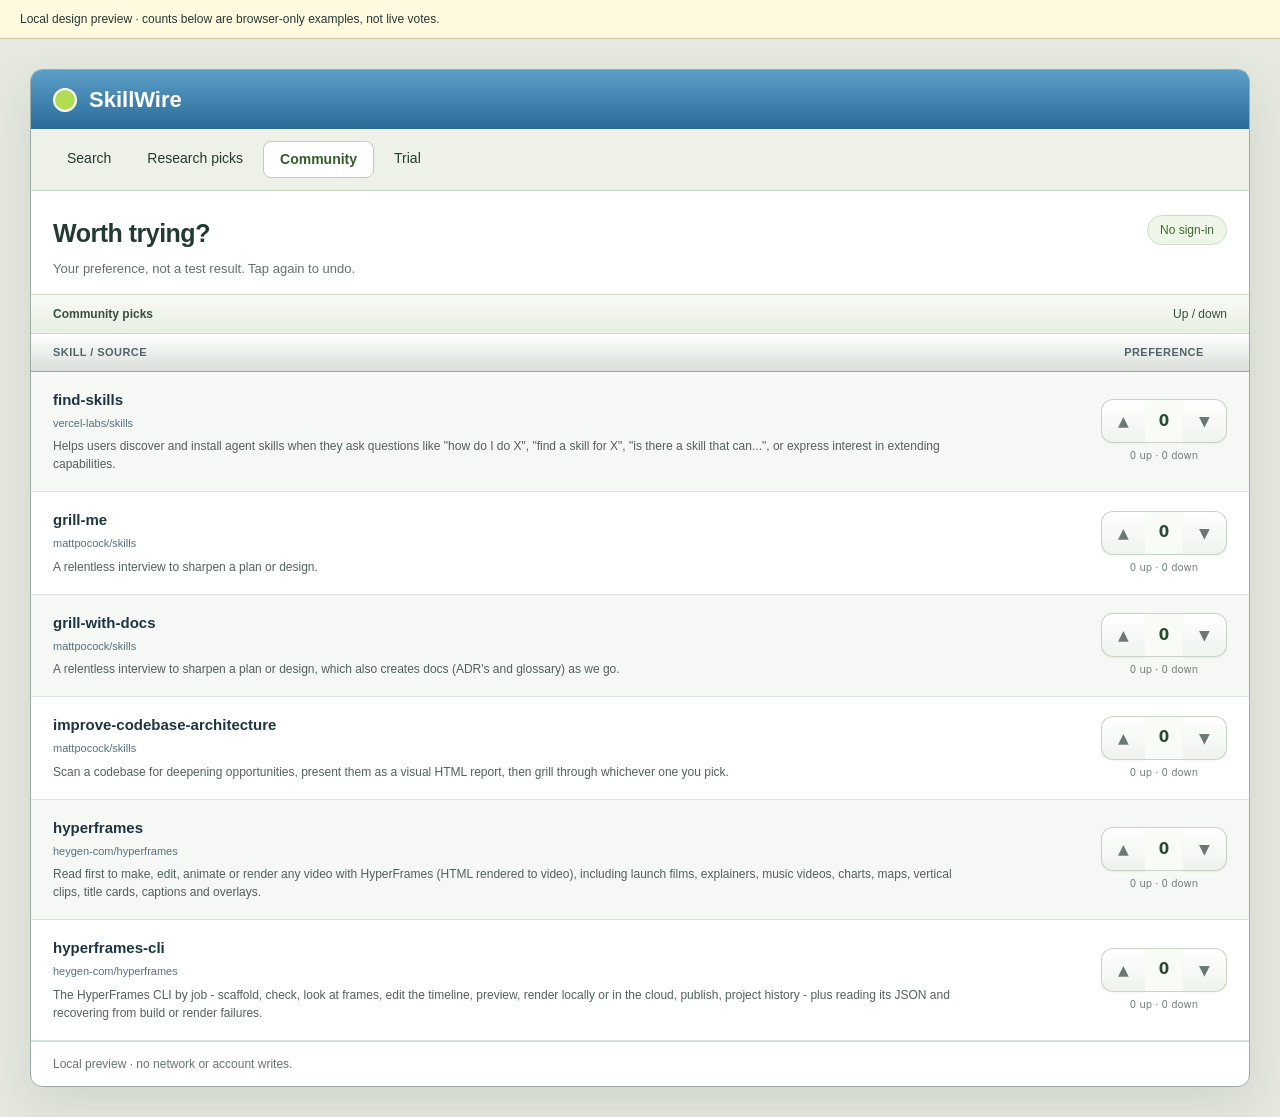
==== design-previews/vote-polish-1nov/index.html @ 3df867f1 "Polish local up/down vote controls and aligned rows" ====
<!doctype html><html lang="en"><meta charset="utf-8"><meta name="viewport" content="width=device-width,initial-scale=1"><title>SkillWire · local vote polish</title><link rel="stylesheet" href="../../site/votes.css"><style>*{box-sizing:border-box}body{margin:0;background:#e5e9df;color:#243934;font:14px/1.5 Arial,sans-serif}.demo-label{padding:10px 20px;background:#fffadf;border-bottom:1px solid #d8cd91;font-size:12px}.app{max-width:1220px;margin:30px auto;border:1px solid #9dabaa;border-radius:12px;overflow:hidden;background:#fff;box-shadow:0 18px 50px #253b241b}.title{display:flex;align-items:center;gap:12px;background:linear-gradient(#5b9fc8,#2a6a98);color:white;padding:13px 22px}.title strong{font-size:22px}.lime{width:24px;height:24px;background:#b2dc52;border:2px solid white;border-radius:50%}.tabs{display:flex;gap:4px;background:#edf1e8;padding:12px 20px;border-bottom:1px solid #cad4c5}.tabs span{padding:7px 16px}.tabs .selected{background:#fff;border:1px solid #bfccbb;border-radius:8px;color:#345d2a;font-weight:bold}.main-head{padding:24px 22px 16px;display:flex;justify-content:space-between;gap:20px;align-items:start}.main-head h1{font-size:25px;letter-spacing:-.5px;margin:0 0 6px}.main-head p{margin:0;color:#63716a;font-size:13px}.badge{border:1px solid #cfddc8;background:#eef6e8;border-radius:20px;padding:5px 12px;white-space:nowrap;color:#416634;font-size:12px}.classic-button{font:inherit}.community-name{cursor:default}.community-list-title{background:linear-gradient(#f9fbf6,#e8eee2);color:#38513e;border-block:1px solid #ced8c7;padding:10px 22px;font-size:12px}.footer{padding:13px 22px;color:#64766c;font-size:12px;border-top:1px solid #d4ddd0}@media(max-width:600px){.app{margin:12px 8px;border-radius:10px}.demo-label{padding:10px 14px}.title{padding:12px 14px}.tabs{padding:10px 8px;gap:0;font-size:12px}.tabs span{padding:6px 11px}.main-head{padding:20px 14px 16px;gap:10px}.main-head h1{font-size:21px;line-height:1.15}.main-head p{font-size:12px}.badge{font-size:10px;padding:4px 8px}.community-list-title{padding:9px 14px}.footer{padding:12px 14px}}</style><div class="demo-label">Local design preview · counts below are browser-only examples, not live votes.</div><div class="app"><header class="title"><i class="lime"></i><strong>SkillWire</strong></header><nav class="tabs"><span>Search</span><span>Research picks</span><span class="selected">Community</span><span>Trial</span></nav><main id="content-votes"><section class="main-head"><div><h1>Worth trying?</h1><p>Your preference, not a test result. Tap again to undo.</p></div><span class="badge">No sign-in</span></section><div class="community-list-title"><strong>Community picks</strong><span>Up / down</span></div><div class="community-columns"><span>Skill / source</span><span>Preference</span></div><article class="community-file"><div class="community-info"><button class="community-name">find-skills</button><span class="community-source">vercel-labs/skills</span><p class="community-description">Helps users discover and install agent skills when they ask questions like &quot;how do I do X&quot;, &quot;find a skill for X&quot;, &quot;is there a skill that can...&quot;, or express interest in extending capabilities.</p></div><div class="direction-vote" data-demo="0"><button class="classic-button" data-value="1" aria-label="Upvote find-skills" aria-pressed="false">▲</button><output aria-label="Net community votes">0</output><button class="classic-button" data-value="-1" aria-label="Downvote find-skills" aria-pressed="false">▼</button><small class="direction-totals">0 up · 0 down</small></div></article><article class="community-file"><div class="community-info"><button class="community-name">grill-me</button><span class="community-source">mattpocock/skills</span><p class="community-description">A relentless interview to sharpen a plan or design.</p></div><div class="direction-vote" data-demo="1"><button class="classic-button" data-value="1" aria-label="Upvote grill-me" aria-pressed="false">▲</button><output aria-label="Net community votes">0</output><button class="classic-button" data-value="-1" aria-label="Downvote grill-me" aria-pressed="false">▼</button><small class="direction-totals">0 up · 0 down</small></div></article><article class="community-file"><div class="community-info"><button class="community-name">grill-with-docs</button><span class="community-source">mattpocock/skills</span><p class="community-description">A relentless interview to sharpen a plan or design, which also creates docs (ADR&#x27;s and glossary) as we go.</p></div><div class="direction-vote" data-demo="2"><button class="classic-button" data-value="1" aria-label="Upvote grill-with-docs" aria-pressed="false">▲</button><output aria-label="Net community votes">0</output><button class="classic-button" data-value="-1" aria-label="Downvote grill-with-docs" aria-pressed="false">▼</button><small class="direction-totals">0 up · 0 down</small></div></article><article class="community-file"><div class="community-info"><button class="community-name">improve-codebase-architecture</button><span class="community-source">mattpocock/skills</span><p class="community-description">Scan a codebase for deepening opportunities, present them as a visual HTML report, then grill through whichever one you pick.</p></div><div class="direction-vote" data-demo="3"><button class="classic-button" data-value="1" aria-label="Upvote improve-codebase-architecture" aria-pressed="false">▲</button><output aria-label="Net community votes">0</output><button class="classic-button" data-value="-1" aria-label="Downvote improve-codebase-architecture" aria-pressed="false">▼</button><small class="direction-totals">0 up · 0 down</small></div></article><article class="community-file"><div class="community-info"><button class="community-name">hyperframes</button><span class="community-source">heygen-com/hyperframes</span><p class="community-description">Read first to make, edit, animate or render any video with HyperFrames (HTML rendered to video), including launch films, explainers, music videos, charts, maps, vertical clips, title cards, captions and overlays.</p></div><div class="direction-vote" data-demo="4"><button class="classic-button" data-value="1" aria-label="Upvote hyperframes" aria-pressed="false">▲</button><output aria-label="Net community votes">0</output><button class="classic-button" data-value="-1" aria-label="Downvote hyperframes" aria-pressed="false">▼</button><small class="direction-totals">0 up · 0 down</small></div></article><article class="community-file"><div class="community-info"><button class="community-name">hyperframes-cli</button><span class="community-source">heygen-com/hyperframes</span><p class="community-description">The HyperFrames CLI by job - scaffold, check, look at frames, edit the timeline, preview, render locally or in the cloud, publish, project history - plus reading its JSON and recovering from build or render failures.</p></div><div class="direction-vote" data-demo="5"><button class="classic-button" data-value="1" aria-label="Upvote hyperframes-cli" aria-pressed="false">▲</button><output aria-label="Net community votes">0</output><button class="classic-button" data-value="-1" aria-label="Downvote hyperframes-cli" aria-pressed="false">▼</button><small class="direction-totals">0 up · 0 down</small></div></article></main><footer class="footer" id="status">Local preview · no network or account writes.</footer></div><script>document.querySelectorAll('[data-demo]').forEach(g=>{let choice=0;g.querySelectorAll('button').forEach(b=>b.onclick=()=>{const n=Number(b.dataset.value);choice=choice===n?0:n;g.classList.toggle('has-choice',choice!==0);g.querySelectorAll('button').forEach(x=>x.setAttribute('aria-pressed',String(Number(x.dataset.value)===choice)));g.querySelector('output').textContent=choice>0?'+1':String(choice);g.querySelector('small').textContent=(choice===1?'1':'0')+' up · '+(choice===-1?'1':'0')+' down';document.querySelector('#status').textContent='Preview preference updated in this page only. No vote sent.'})});</script></html>
---- site/votes.css ----
.vote-trap{position:absolute;left:-10000px;width:1px;height:1px;overflow:hidden}#vote-status{font-weight:bold;min-height:20px}#content-votes .panel-heading{font-size:19px}#content-votes .panel-heading span{font-size:12px;border:1px solid #789650;background:#e8f3dc;padding:5px}#content-votes .research-intro p{max-width:850px;line-height:1.5}#content-votes details{margin:12px 0}#content-votes summary{cursor:pointer}#community-search{display:flex;align-items:center;gap:8px;padding:12px 16px;background:#e8eae4}#community-query{padding:10px;border:2px inset #eee;min-width:0;max-width:520px;flex:1}.community-list-title{display:flex;justify-content:space-between;padding:10px 16px;background:linear-gradient(#5da3d3,#2c6b9f);color:white}.community-columns{display:flex;justify-content:space-between;padding:10px 20px;background:linear-gradient(#fff,#d9dfd8);border-bottom:1px solid #9da9a1;font-weight:bold}.community-file{display:flex;gap:20px;align-items:center;padding:16px 20px;border-bottom:1px solid #abb6b1;background:#fff}.community-file:nth-child(even){background:#e9f0fa}.community-info{min-width:0;flex:1}.community-name{font-size:15px;font-weight:bold;text-align:left;background:none;border:0;padding:0;text-decoration:underline;overflow-wrap:anywhere}.community-source{display:block;margin:6px 0;color:#245678;font-size:12px;overflow-wrap:anywhere}.community-description{font-size:12px;line-height:1.5;max-width:900px;margin:6px 0}.direction-vote{flex:none;display:grid;grid-template-columns:44px 36px 44px;align-items:center;text-align:center;gap:0}.direction-vote button{margin:0;min-width:44px;min-height:44px;font-size:17px;font-weight:bold;padding:6px}.direction-vote button[aria-pressed=true]{background:#dbecc0;border-style:inset;color:#294b08}.direction-vote output{font-weight:bold;font-size:15px;font-variant-numeric:tabular-nums}.direction-totals{grid-column:1/-1;white-space:nowrap;font-size:11px;margin-top:5px}.direction-vote.has-choice{background:#e6f1d8}.direction-vote button:disabled{opacity:.65;cursor:wait}.community-empty{padding:20px}.finder-results th.vote-heading{min-width:140px;width:140px}.finder-results td.vote-cell{padding:4px 6px;text-align:center;width:140px}.vote-cell .direction-vote{display:inline-grid}.community-file:has(.has-choice){border-left:4px solid #779b3c;padding-left:16px}#content-votes button:focus-visible{outline:3px solid #1f63ab;outline-offset:2px}
@media(max-width:1100px){.finder-results td.vote-cell{width:auto;text-align:left}.vote-cell .direction-vote{grid-template-columns:44px 36px 44px}}
@media(max-width:600px){#content-votes .panel-heading{font-size:18px;gap:8px;align-items:start}#content-votes .research-intro{padding:12px}#content-votes .research-intro p{font-size:12px}#content-votes .research-intro .classic-button{min-height:44px;margin-bottom:8px}#community-search{padding:12px;gap:5px}#community-query{width:100%;padding:9px 6px}#community-search button{min-height:44px}.community-file{gap:12px;padding:14px 12px;align-items:start}.community-file:has(.has-choice){padding-left:8px}.community-name{font-size:14px}.community-description{display:-webkit-box;-webkit-line-clamp:3;-webkit-box-orient:vertical;overflow:hidden}.community-source{font-size:11px;line-height:1.4}.community-file .direction-vote{grid-template-columns:44px;align-self:center}.community-file .direction-vote output{padding:8px}.community-file .direction-vote small{font-size:10px;white-space:normal;max-width:44px}.community-columns{padding:9px 12px}.community-list-title{padding:10px 12px}}
#content-votes .panel-heading{display:flex;justify-content:space-between;align-items:center;padding:16px 20px;background:#f7f8f3;color:#202527}#content-votes .panel-heading strong{font-size:21px}@media(max-width:600px){#content-votes .panel-heading{padding:14px 12px;gap:12px}#content-votes .panel-heading strong{font-size:19px}}

/* 1 Nov: a compact, aligned preference control; counting and request logic unchanged. */
.community-columns{padding-inline:22px;align-items:center;color:#52636b;font-size:11px;letter-spacing:.04em;text-transform:uppercase}
.community-columns>span:last-child{width:126px;text-align:center}
.community-file{padding:18px 22px;gap:24px;border-color:#dce3de;background:#fff;transition:background .14s ease}
.community-file:nth-child(even){background:#f5f8f4}
.community-file:hover{background:#edf5e6}
.community-name{color:#1d3541;text-decoration:none;font-size:15px;line-height:1.35}
.community-name:hover{text-decoration:underline}
.community-source{color:#56717f;font-size:11px;margin:4px 0}
.community-description{color:#52615d;font-size:12px;line-height:1.5;margin:6px 0 0}
.direction-vote{width:126px;grid-template-columns:44px 38px 44px;gap:0;border:0;background:transparent!important;border-radius:0;align-items:center;position:relative}
.direction-vote button.classic-button{width:44px;min-width:44px;height:44px;min-height:44px;padding:0;display:grid;place-items:center;font:600 14px/1 system-ui,sans-serif;color:#6a7a73;background:linear-gradient(#fff,#eef3ec);border:1px solid #c8d3c5;box-shadow:0 1px 2px #203c2110;cursor:pointer}
.direction-vote button[data-value="1"]{border-radius:12px 0 0 12px;border-right:0}
.direction-vote button[data-value="-1"]{border-radius:0 12px 12px 0;border-left:0}
.direction-vote output{height:44px;display:grid;place-items:center;border-block:1px solid #c8d3c5;color:#284d30;background:#f9fbf6;font:700 15px/1 system-ui,sans-serif;font-variant-numeric:tabular-nums}
.direction-vote button.classic-button:hover{color:#285132;background:#e4efd9}
.direction-vote button.classic-button[aria-pressed="true"][data-value="1"]{color:#fff;background:linear-gradient(#61993c,#42772e);border-color:#42772e;box-shadow:inset 0 1px #ffffff35}
.direction-vote button.classic-button[aria-pressed="true"][data-value="-1"]{color:#fff;background:linear-gradient(#647e90,#425d71);border-color:#425d71;box-shadow:inset 0 1px #ffffff25}
.direction-vote .direction-totals{grid-column:1/-1;color:#738078;font:10px/1.4 system-ui,sans-serif;margin-top:6px;letter-spacing:0;max-width:none;white-space:nowrap}
.community-file:has(.has-choice){border-left:0;padding-left:22px;background:#f0f6e9}
.direction-vote button:focus-visible{outline:3px solid #307db4;outline-offset:3px;z-index:1}
.direction-vote button:disabled{opacity:.45;cursor:not-allowed}
.finder-results th.vote-heading,.finder-results td.vote-cell{width:150px;min-width:150px}
@media(max-width:600px){.community-file{gap:12px;padding:16px 14px;align-items:start}.community-file:has(.has-choice){padding-left:14px}.community-columns{padding-inline:14px}.community-columns>span:last-child{width:64px}.community-file .direction-vote{width:64px;grid-template-columns:64px}.community-file .direction-vote button.classic-button{width:64px;height:44px;min-height:44px;border:1px solid #c8d3c5}.community-file .direction-vote button[data-value="1"]{border-radius:12px 12px 0 0;border-bottom:0}.community-file .direction-vote button[data-value="-1"]{border-radius:0 0 12px 12px;border-top:0}.community-file .direction-vote output{height:30px;padding:0;border-inline:1px solid #c8d3c5;border-block:0}.community-file .direction-vote .direction-totals{font-size:9px;white-space:normal;line-height:1.5;max-width:64px}.community-description{-webkit-line-clamp:3}.community-name{font-size:14px}.vote-cell .direction-vote{grid-template-columns:44px 38px 44px}}
@media(prefers-reduced-motion:reduce){.community-file{transition:none}}
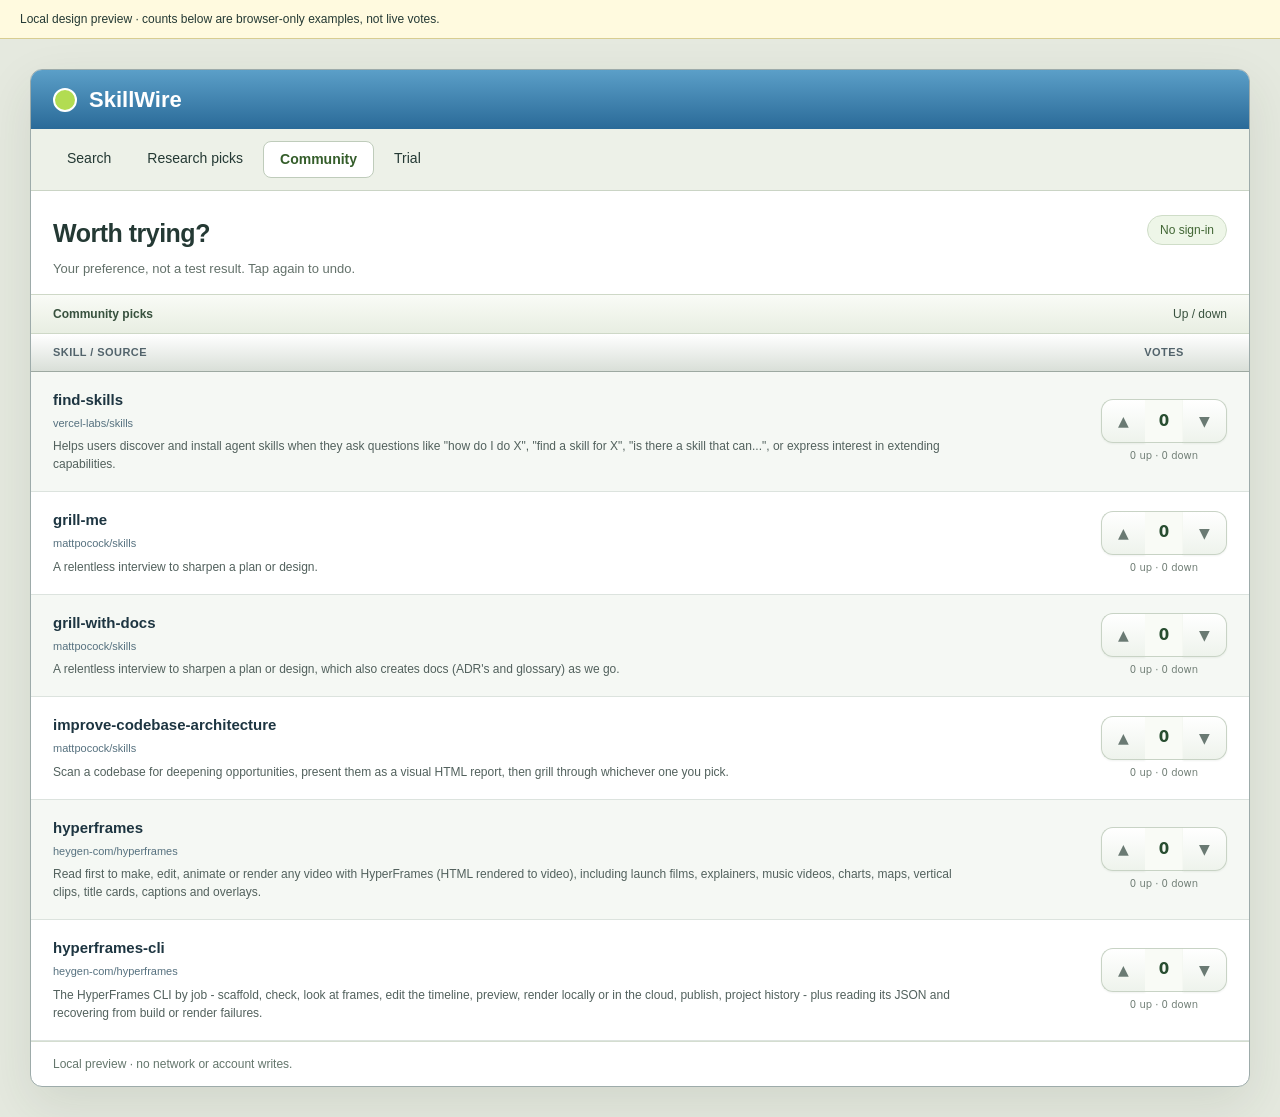
==== commit e8acfd2f: "Keep the phone vote column heading within its rail" ====
--- a/design-previews/vote-polish-1nov/index.html
+++ b/design-previews/vote-polish-1nov/index.html
@@ -1 +1 @@
-<!doctype html><html lang="en"><meta charset="utf-8"><meta name="viewport" content="width=device-width,initial-scale=1"><title>SkillWire · local vote polish</title><link rel="stylesheet" href="../../site/votes.css"><style>*{box-sizing:border-box}body{margin:0;background:#e5e9df;color:#243934;font:14px/1.5 Arial,sans-serif}.demo-label{padding:10px 20px;background:#fffadf;border-bottom:1px solid #d8cd91;font-size:12px}.app{max-width:1220px;margin:30px auto;border:1px solid #9dabaa;border-radius:12px;overflow:hidden;background:#fff;box-shadow:0 18px 50px #253b241b}.title{display:flex;align-items:center;gap:12px;background:linear-gradient(#5b9fc8,#2a6a98);color:white;padding:13px 22px}.title strong{font-size:22px}.lime{width:24px;height:24px;background:#b2dc52;border:2px solid white;border-radius:50%}.tabs{display:flex;gap:4px;background:#edf1e8;padding:12px 20px;border-bottom:1px solid #cad4c5}.tabs span{padding:7px 16px}.tabs .selected{background:#fff;border:1px solid #bfccbb;border-radius:8px;color:#345d2a;font-weight:bold}.main-head{padding:24px 22px 16px;display:flex;justify-content:space-between;gap:20px;align-items:start}.main-head h1{font-size:25px;letter-spacing:-.5px;margin:0 0 6px}.main-head p{margin:0;color:#63716a;font-size:13px}.badge{border:1px solid #cfddc8;background:#eef6e8;border-radius:20px;padding:5px 12px;white-space:nowrap;color:#416634;font-size:12px}.classic-button{font:inherit}.community-name{cursor:default}.community-list-title{background:linear-gradient(#f9fbf6,#e8eee2);color:#38513e;border-block:1px solid #ced8c7;padding:10px 22px;font-size:12px}.footer{padding:13px 22px;color:#64766c;font-size:12px;border-top:1px solid #d4ddd0}@media(max-width:600px){.app{margin:12px 8px;border-radius:10px}.demo-label{padding:10px 14px}.title{padding:12px 14px}.tabs{padding:10px 8px;gap:0;font-size:12px}.tabs span{padding:6px 11px}.main-head{padding:20px 14px 16px;gap:10px}.main-head h1{font-size:21px;line-height:1.15}.main-head p{font-size:12px}.badge{font-size:10px;padding:4px 8px}.community-list-title{padding:9px 14px}.footer{padding:12px 14px}}</style><div class="demo-label">Local design preview · counts below are browser-only examples, not live votes.</div><div class="app"><header class="title"><i class="lime"></i><strong>SkillWire</strong></header><nav class="tabs"><span>Search</span><span>Research picks</span><span class="selected">Community</span><span>Trial</span></nav><main id="content-votes"><section class="main-head"><div><h1>Worth trying?</h1><p>Your preference, not a test result. Tap again to undo.</p></div><span class="badge">No sign-in</span></section><div class="community-list-title"><strong>Community picks</strong><span>Up / down</span></div><div class="community-columns"><span>Skill / source</span><span>Preference</span></div><article class="community-file"><div class="community-info"><button class="community-name">find-skills</button><span class="community-source">vercel-labs/skills</span><p class="community-description">Helps users discover and install agent skills when they ask questions like &quot;how do I do X&quot;, &quot;find a skill for X&quot;, &quot;is there a skill that can...&quot;, or express interest in extending capabilities.</p></div><div class="direction-vote" data-demo="0"><button class="classic-button" data-value="1" aria-label="Upvote find-skills" aria-pressed="false">▲</button><output aria-label="Net community votes">0</output><button class="classic-button" data-value="-1" aria-label="Downvote find-skills" aria-pressed="false">▼</button><small class="direction-totals">0 up · 0 down</small></div></article><article class="community-file"><div class="community-info"><button class="community-name">grill-me</button><span class="community-source">mattpocock/skills</span><p class="community-description">A relentless interview to sharpen a plan or design.</p></div><div class="direction-vote" data-demo="1"><button class="classic-button" data-value="1" aria-label="Upvote grill-me" aria-pressed="false">▲</button><output aria-label="Net community votes">0</output><button class="classic-button" data-value="-1" aria-label="Downvote grill-me" aria-pressed="false">▼</button><small class="direction-totals">0 up · 0 down</small></div></article><article class="community-file"><div class="community-info"><button class="community-name">grill-with-docs</button><span class="community-source">mattpocock/skills</span><p class="community-description">A relentless interview to sharpen a plan or design, which also creates docs (ADR&#x27;s and glossary) as we go.</p></div><div class="direction-vote" data-demo="2"><button class="classic-button" data-value="1" aria-label="Upvote grill-with-docs" aria-pressed="false">▲</button><output aria-label="Net community votes">0</output><button class="classic-button" data-value="-1" aria-label="Downvote grill-with-docs" aria-pressed="false">▼</button><small class="direction-totals">0 up · 0 down</small></div></article><article class="community-file"><div class="community-info"><button class="community-name">improve-codebase-architecture</button><span class="community-source">mattpocock/skills</span><p class="community-description">Scan a codebase for deepening opportunities, present them as a visual HTML report, then grill through whichever one you pick.</p></div><div class="direction-vote" data-demo="3"><button class="classic-button" data-value="1" aria-label="Upvote improve-codebase-architecture" aria-pressed="false">▲</button><output aria-label="Net community votes">0</output><button class="classic-button" data-value="-1" aria-label="Downvote improve-codebase-architecture" aria-pressed="false">▼</button><small class="direction-totals">0 up · 0 down</small></div></article><article class="community-file"><div class="community-info"><button class="community-name">hyperframes</button><span class="community-source">heygen-com/hyperframes</span><p class="community-description">Read first to make, edit, animate or render any video with HyperFrames (HTML rendered to video), including launch films, explainers, music videos, charts, maps, vertical clips, title cards, captions and overlays.</p></div><div class="direction-vote" data-demo="4"><button class="classic-button" data-value="1" aria-label="Upvote hyperframes" aria-pressed="false">▲</button><output aria-label="Net community votes">0</output><button class="classic-button" data-value="-1" aria-label="Downvote hyperframes" aria-pressed="false">▼</button><small class="direction-totals">0 up · 0 down</small></div></article><article class="community-file"><div class="community-info"><button class="community-name">hyperframes-cli</button><span class="community-source">heygen-com/hyperframes</span><p class="community-description">The HyperFrames CLI by job - scaffold, check, look at frames, edit the timeline, preview, render locally or in the cloud, publish, project history - plus reading its JSON and recovering from build or render failures.</p></div><div class="direction-vote" data-demo="5"><button class="classic-button" data-value="1" aria-label="Upvote hyperframes-cli" aria-pressed="false">▲</button><output aria-label="Net community votes">0</output><button class="classic-button" data-value="-1" aria-label="Downvote hyperframes-cli" aria-pressed="false">▼</button><small class="direction-totals">0 up · 0 down</small></div></article></main><footer class="footer" id="status">Local preview · no network or account writes.</footer></div><script>document.querySelectorAll('[data-demo]').forEach(g=>{let choice=0;g.querySelectorAll('button').forEach(b=>b.onclick=()=>{const n=Number(b.dataset.value);choice=choice===n?0:n;g.classList.toggle('has-choice',choice!==0);g.querySelectorAll('button').forEach(x=>x.setAttribute('aria-pressed',String(Number(x.dataset.value)===choice)));g.querySelector('output').textContent=choice>0?'+1':String(choice);g.querySelector('small').textContent=(choice===1?'1':'0')+' up · '+(choice===-1?'1':'0')+' down';document.querySelector('#status').textContent='Preview preference updated in this page only. No vote sent.'})});</script></html>+<!doctype html><html lang="en"><meta charset="utf-8"><meta name="viewport" content="width=device-width,initial-scale=1"><title>SkillWire · local vote polish</title><link rel="stylesheet" href="../../site/votes.css"><style>*{box-sizing:border-box}body{margin:0;background:#e5e9df;color:#243934;font:14px/1.5 Arial,sans-serif}.demo-label{padding:10px 20px;background:#fffadf;border-bottom:1px solid #d8cd91;font-size:12px}.app{max-width:1220px;margin:30px auto;border:1px solid #9dabaa;border-radius:12px;overflow:hidden;background:#fff;box-shadow:0 18px 50px #253b241b}.title{display:flex;align-items:center;gap:12px;background:linear-gradient(#5b9fc8,#2a6a98);color:white;padding:13px 22px}.title strong{font-size:22px}.lime{width:24px;height:24px;background:#b2dc52;border:2px solid white;border-radius:50%}.tabs{display:flex;gap:4px;background:#edf1e8;padding:12px 20px;border-bottom:1px solid #cad4c5}.tabs span{padding:7px 16px}.tabs .selected{background:#fff;border:1px solid #bfccbb;border-radius:8px;color:#345d2a;font-weight:bold}.main-head{padding:24px 22px 16px;display:flex;justify-content:space-between;gap:20px;align-items:start}.main-head h1{font-size:25px;letter-spacing:-.5px;margin:0 0 6px}.main-head p{margin:0;color:#63716a;font-size:13px}.badge{border:1px solid #cfddc8;background:#eef6e8;border-radius:20px;padding:5px 12px;white-space:nowrap;color:#416634;font-size:12px}.classic-button{font:inherit}.community-name{cursor:default}.community-list-title{background:linear-gradient(#f9fbf6,#e8eee2);color:#38513e;border-block:1px solid #ced8c7;padding:10px 22px;font-size:12px}.footer{padding:13px 22px;color:#64766c;font-size:12px;border-top:1px solid #d4ddd0}@media(max-width:600px){.app{margin:12px 8px;border-radius:10px}.demo-label{padding:10px 14px}.title{padding:12px 14px}.tabs{padding:10px 8px;gap:0;font-size:12px}.tabs span{padding:6px 11px}.main-head{padding:20px 14px 16px;gap:10px}.main-head h1{font-size:21px;line-height:1.15}.main-head p{font-size:12px}.badge{font-size:10px;padding:4px 8px}.community-list-title{padding:9px 14px}.footer{padding:12px 14px}}</style><div class="demo-label">Local design preview · counts below are browser-only examples, not live votes.</div><div class="app"><header class="title"><i class="lime"></i><strong>SkillWire</strong></header><nav class="tabs"><span>Search</span><span>Research picks</span><span class="selected">Community</span><span>Trial</span></nav><main id="content-votes"><section class="main-head"><div><h1>Worth trying?</h1><p>Your preference, not a test result. Tap again to undo.</p></div><span class="badge">No sign-in</span></section><div class="community-list-title"><strong>Community picks</strong><span>Up / down</span></div><div class="community-columns"><span>Skill / source</span><span>Votes</span></div><article class="community-file"><div class="community-info"><button class="community-name">find-skills</button><span class="community-source">vercel-labs/skills</span><p class="community-description">Helps users discover and install agent skills when they ask questions like &quot;how do I do X&quot;, &quot;find a skill for X&quot;, &quot;is there a skill that can...&quot;, or express interest in extending capabilities.</p></div><div class="direction-vote" data-demo="0"><button class="classic-button" data-value="1" aria-label="Upvote find-skills" aria-pressed="false">▲</button><output aria-label="Net community votes">0</output><button class="classic-button" data-value="-1" aria-label="Downvote find-skills" aria-pressed="false">▼</button><small class="direction-totals">0 up · 0 down</small></div></article><article class="community-file"><div class="community-info"><button class="community-name">grill-me</button><span class="community-source">mattpocock/skills</span><p class="community-description">A relentless interview to sharpen a plan or design.</p></div><div class="direction-vote" data-demo="1"><button class="classic-button" data-value="1" aria-label="Upvote grill-me" aria-pressed="false">▲</button><output aria-label="Net community votes">0</output><button class="classic-button" data-value="-1" aria-label="Downvote grill-me" aria-pressed="false">▼</button><small class="direction-totals">0 up · 0 down</small></div></article><article class="community-file"><div class="community-info"><button class="community-name">grill-with-docs</button><span class="community-source">mattpocock/skills</span><p class="community-description">A relentless interview to sharpen a plan or design, which also creates docs (ADR&#x27;s and glossary) as we go.</p></div><div class="direction-vote" data-demo="2"><button class="classic-button" data-value="1" aria-label="Upvote grill-with-docs" aria-pressed="false">▲</button><output aria-label="Net community votes">0</output><button class="classic-button" data-value="-1" aria-label="Downvote grill-with-docs" aria-pressed="false">▼</button><small class="direction-totals">0 up · 0 down</small></div></article><article class="community-file"><div class="community-info"><button class="community-name">improve-codebase-architecture</button><span class="community-source">mattpocock/skills</span><p class="community-description">Scan a codebase for deepening opportunities, present them as a visual HTML report, then grill through whichever one you pick.</p></div><div class="direction-vote" data-demo="3"><button class="classic-button" data-value="1" aria-label="Upvote improve-codebase-architecture" aria-pressed="false">▲</button><output aria-label="Net community votes">0</output><button class="classic-button" data-value="-1" aria-label="Downvote improve-codebase-architecture" aria-pressed="false">▼</button><small class="direction-totals">0 up · 0 down</small></div></article><article class="community-file"><div class="community-info"><button class="community-name">hyperframes</button><span class="community-source">heygen-com/hyperframes</span><p class="community-description">Read first to make, edit, animate or render any video with HyperFrames (HTML rendered to video), including launch films, explainers, music videos, charts, maps, vertical clips, title cards, captions and overlays.</p></div><div class="direction-vote" data-demo="4"><button class="classic-button" data-value="1" aria-label="Upvote hyperframes" aria-pressed="false">▲</button><output aria-label="Net community votes">0</output><button class="classic-button" data-value="-1" aria-label="Downvote hyperframes" aria-pressed="false">▼</button><small class="direction-totals">0 up · 0 down</small></div></article><article class="community-file"><div class="community-info"><button class="community-name">hyperframes-cli</button><span class="community-source">heygen-com/hyperframes</span><p class="community-description">The HyperFrames CLI by job - scaffold, check, look at frames, edit the timeline, preview, render locally or in the cloud, publish, project history - plus reading its JSON and recovering from build or render failures.</p></div><div class="direction-vote" data-demo="5"><button class="classic-button" data-value="1" aria-label="Upvote hyperframes-cli" aria-pressed="false">▲</button><output aria-label="Net community votes">0</output><button class="classic-button" data-value="-1" aria-label="Downvote hyperframes-cli" aria-pressed="false">▼</button><small class="direction-totals">0 up · 0 down</small></div></article></main><footer class="footer" id="status">Local preview · no network or account writes.</footer></div><script>document.querySelectorAll('[data-demo]').forEach(g=>{let choice=0;g.querySelectorAll('button').forEach(b=>b.onclick=()=>{const n=Number(b.dataset.value);choice=choice===n?0:n;g.classList.toggle('has-choice',choice!==0);g.querySelectorAll('button').forEach(x=>x.setAttribute('aria-pressed',String(Number(x.dataset.value)===choice)));g.querySelector('output').textContent=choice>0?'+1':String(choice);g.querySelector('small').textContent=(choice===1?'1':'0')+' up · '+(choice===-1?'1':'0')+' down';document.querySelector('#status').textContent='Preview preference updated in this page only. No vote sent.'})});</script></html>
